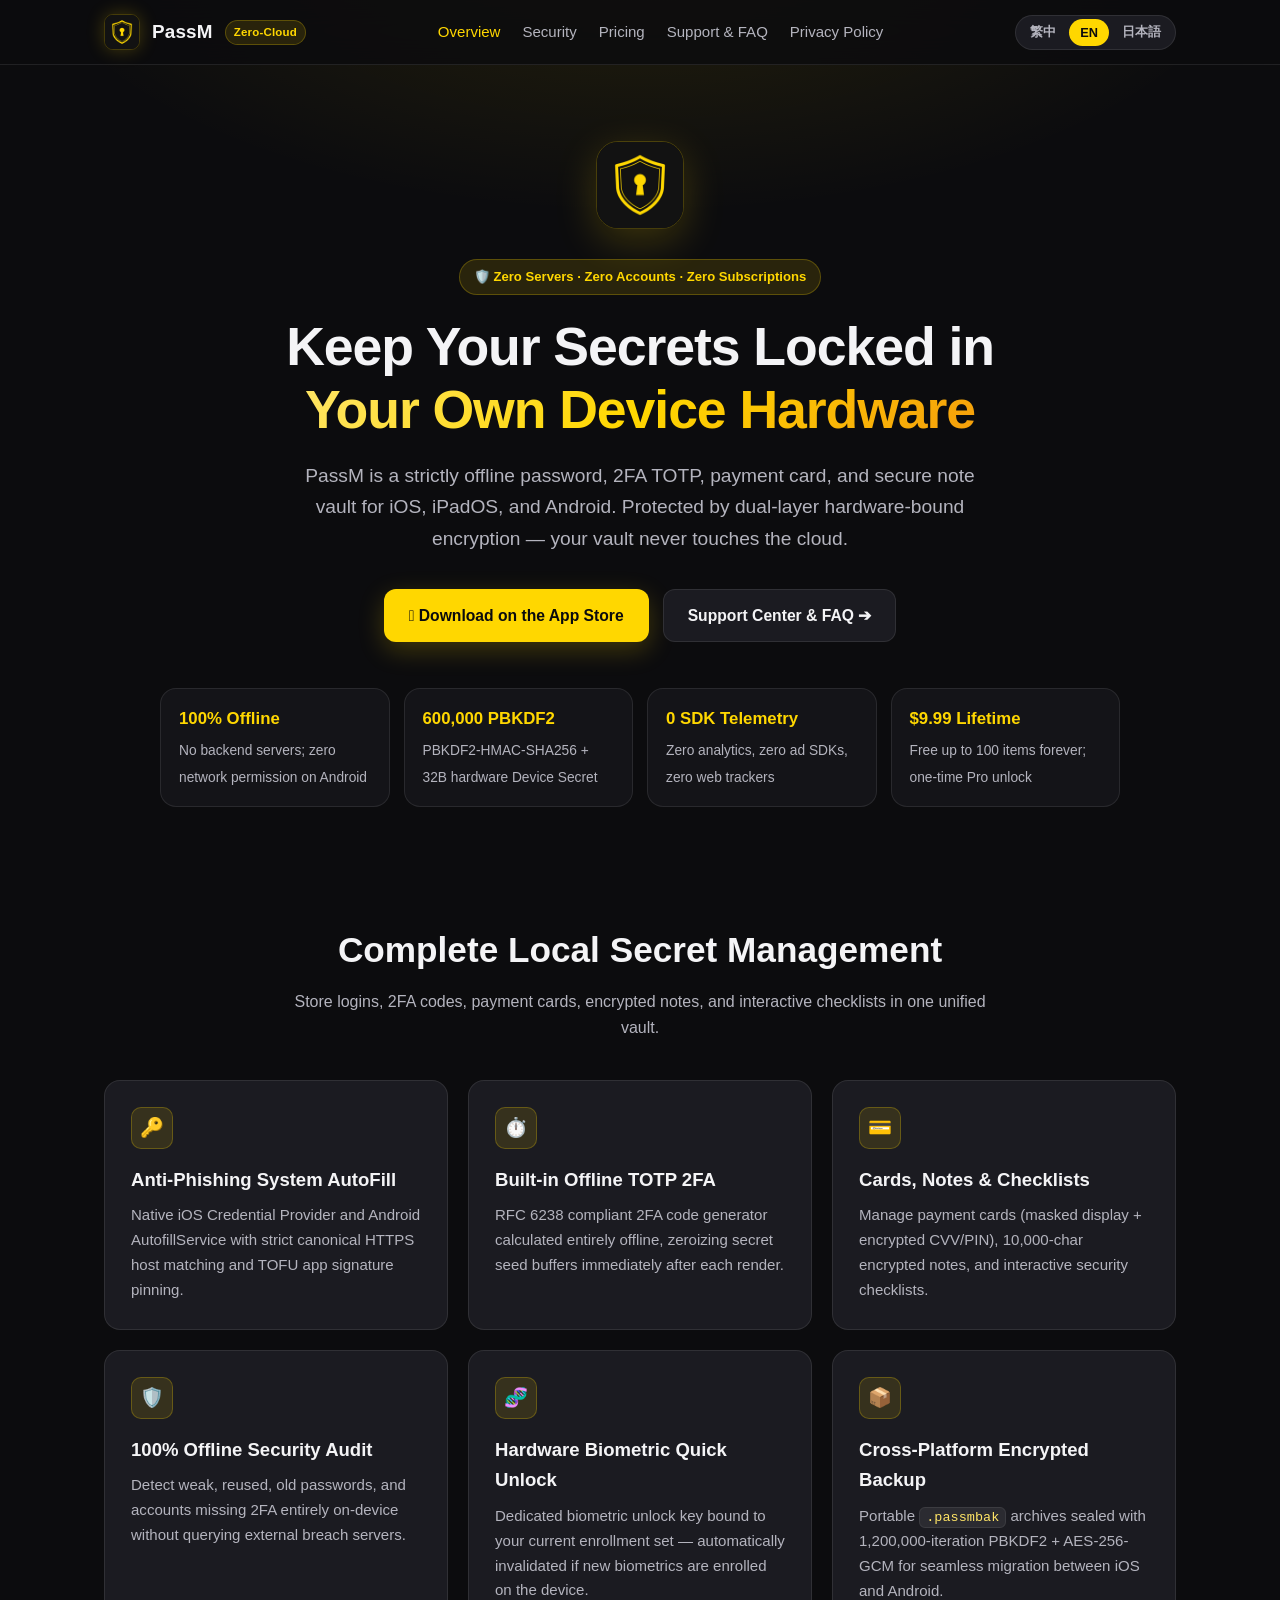
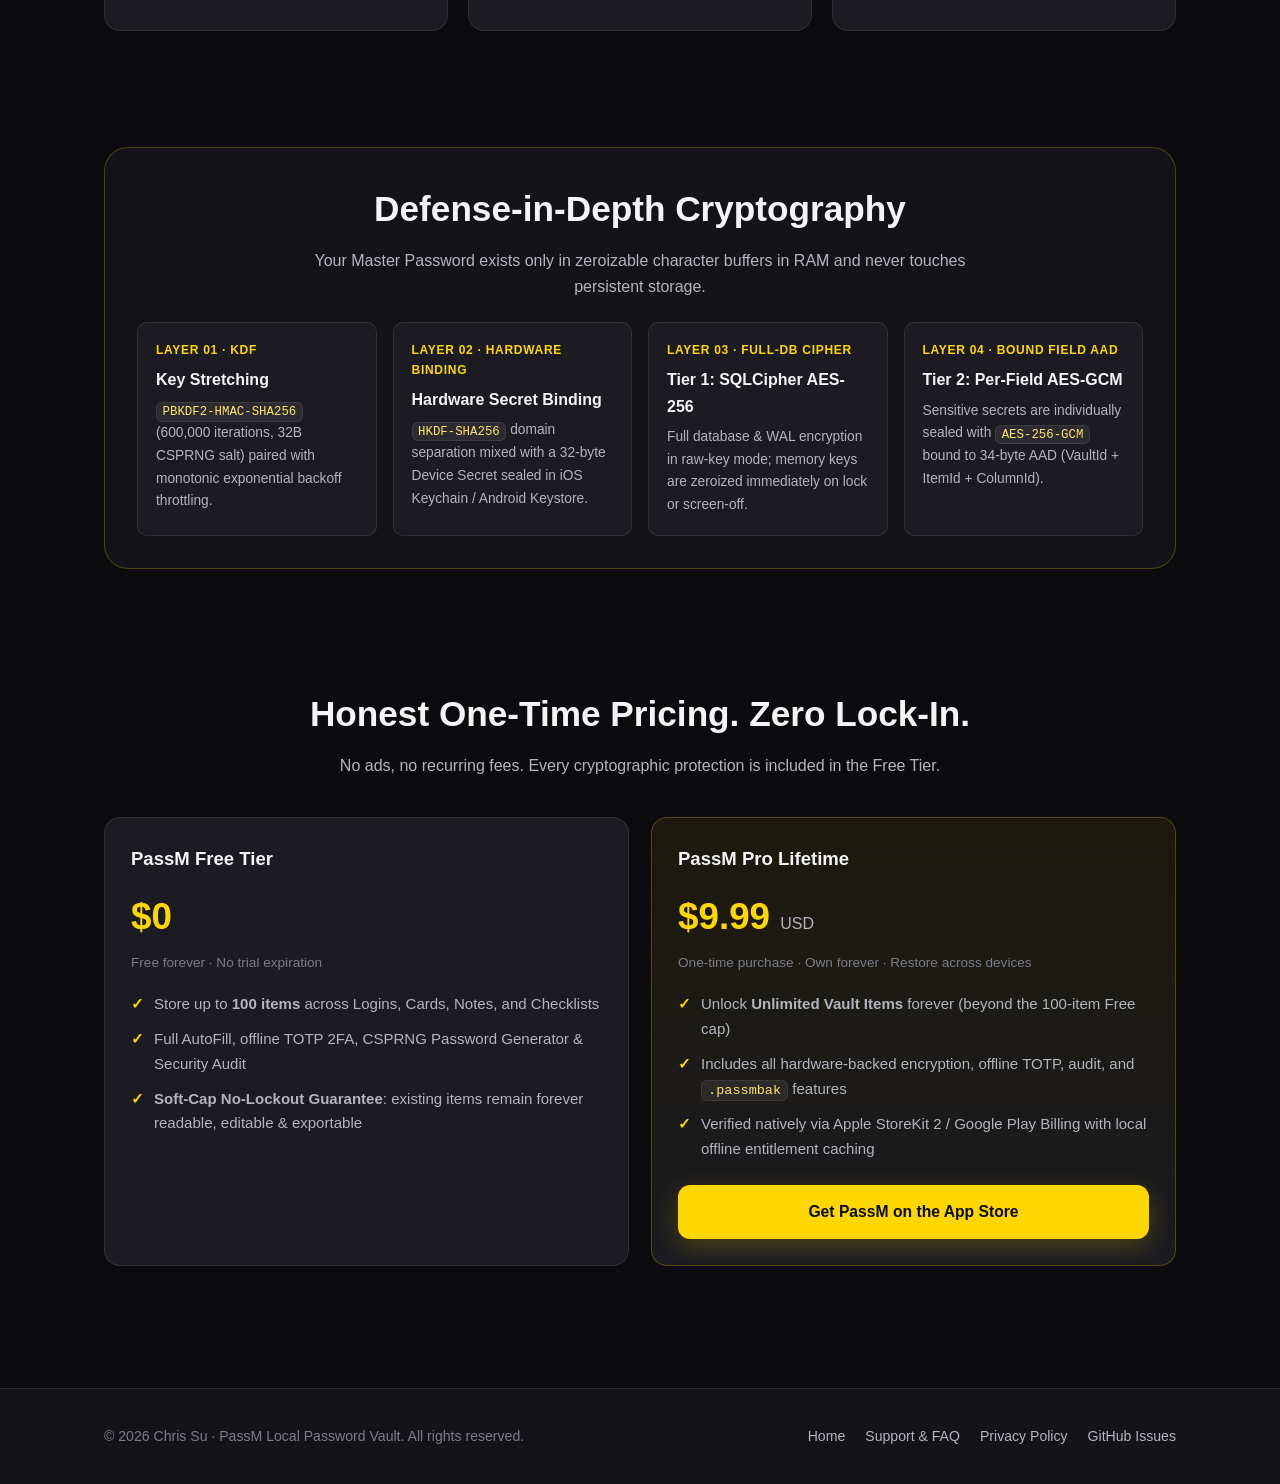
==== index.html @ 90a75141 "feat(site): launch tri-lingual dark-gold official website, support FAQ center, and issue templates" ====
<!DOCTYPE html>
<html lang="zh-Hant" data-active-lang="zh">
<head>
  <meta charset="UTF-8">
  <meta name="viewport" content="width=device-width, initial-scale=1.0">
  <meta http-equiv="Content-Security-Policy" content="default-src 'self'; img-src 'self' data:; style-src 'self' 'unsafe-inline'; script-src 'self';">
  <title>PassM — 100% Offline Hardware-Encrypted Password Vault</title>
  <meta name="description" content="PassM is a 100% offline, zero-knowledge hardware-encrypted password, TOTP 2FA, credit card, and secure note vault for iOS and Android. No cloud, no subscriptions.">
  <link rel="icon" type="image/png" href="./assets/favicon.png">
  <link rel="apple-touch-icon" href="./assets/icon.png">
  <link rel="stylesheet" href="./assets/styles.css">
  <script src="./assets/site.js" defer></script>
</head>
<body>
  <header class="navbar">
    <div class="nav-inner">
      <a href="./index.html" class="brand">
        <img src="./assets/icon.png" alt="PassM Icon">
        <span>PassM</span>
        <span class="brand-badge">Zero-Cloud</span>
      </a>
      <nav class="nav-links">
        <a href="./index.html" class="active">
          <span data-lang="zh">產品首頁</span>
          <span data-lang="en">Overview</span>
          <span data-lang="ja">ホーム</span>
        </a>
        <a href="#security">
          <span data-lang="zh">安全架構</span>
          <span data-lang="en">Security</span>
          <span data-lang="ja">暗号化設計</span>
        </a>
        <a href="#pricing">
          <span data-lang="zh">方案定價</span>
          <span data-lang="en">Pricing</span>
          <span data-lang="ja">料金プラン</span>
        </a>
        <a href="./support.html">
          <span data-lang="zh">技術支援與 FAQ</span>
          <span data-lang="en">Support &amp; FAQ</span>
          <span data-lang="ja">サポート・FAQ</span>
        </a>
        <a href="./privacy.html">
          <span data-lang="zh">隱私權政策</span>
          <span data-lang="en">Privacy Policy</span>
          <span data-lang="ja">プライバシーポリシー</span>
        </a>
      </nav>
      <div class="lang-switcher" role="group" aria-label="Language Switcher">
        <button type="button" class="lang-btn active" data-set-lang="zh">繁中</button>
        <button type="button" class="lang-btn" data-set-lang="en">EN</button>
        <button type="button" class="lang-btn" data-set-lang="ja">日本語</button>
      </div>
    </div>
  </header>

  <main>
    <!-- Hero -->
    <section class="hero">
      <div class="container">
        <img src="./assets/icon.png" alt="PassM Vault Shield" class="hero-icon">
        <div>
          <span class="eyebrow">
            <span data-lang="zh">🛡️ 零伺服器・零帳號・零月費訂閱</span>
            <span data-lang="en">🛡️ Zero Servers · Zero Accounts · Zero Subscriptions</span>
            <span data-lang="ja">🛡️ サーバーなし・アカウント不要・サブスクなし</span>
          </span>
        </div>

        <h1 data-lang="zh">把數位鑰匙鎖回你自己的<br><span class="gold-text">本機硬體安全晶片</span></h1>
        <h1 data-lang="en">Keep Your Secrets Locked in<br><span class="gold-text">Your Own Device Hardware</span></h1>
        <h1 data-lang="ja">大切な認証情報を、あなた自身の<br><span class="gold-text">端末ハードウェア暗号領域へ</span></h1>

        <p class="hero-sub" data-lang="zh">
          PassM 是專為極致隱私主義者打造的 iOS / iPadOS / Android 離線密碼庫。採用雙層硬體綁定加密（SQLCipher AES-256 ＋ 欄位級 AES-GCM），資料永不離開你的手機。
        </p>
        <p class="hero-sub" data-lang="en">
          PassM is a strictly offline password, 2FA TOTP, payment card, and secure note vault for iOS, iPadOS, and Android. Protected by dual-layer hardware-bound encryption — your vault never touches the cloud.
        </p>
        <p class="hero-sub" data-lang="ja">
          PassM は iOS / iPadOS / Android 向けの完全オフライン型パスワード管理アプリです。SQLCipher AES-256 とフィールド単位の AES-GCM 二重暗号化により、データは端末の外へ一切出ません。
        </p>

        <div class="cta-row">
          <a class="btn btn-gold" href="https://apps.apple.com/app/id6835392141" target="_blank" rel="noopener noreferrer">
            <span data-lang="zh"> 於 App Store 下載 (iOS / iPadOS)</span>
            <span data-lang="en"> Download on the App Store</span>
            <span data-lang="ja"> App Store で入手 (iOS / iPadOS)</span>
          </a>
          <a class="btn btn-outline" href="./support.html">
            <span data-lang="zh">客戶支援與常見問題 ➔</span>
            <span data-lang="en">Support Center &amp; FAQ ➔</span>
            <span data-lang="ja">サポートセンター・FAQ ➔</span>
          </a>
        </div>

        <div class="trust-strip">
          <div class="trust-pill">
            <strong>100% Offline</strong>
            <span data-lang="zh">無雲端後端，Android 版移除實體網路權限</span>
            <span data-lang="en">No backend servers; zero network permission on Android</span>
            <span data-lang="ja">クラウドなし・Android版は通信権限を完全削除</span>
          </div>
          <div class="trust-pill">
            <strong>600,000 PBKDF2</strong>
            <span data-lang="zh">高強度金鑰衍生結合 32B 硬體機密綁定</span>
            <span data-lang="en">PBKDF2-HMAC-SHA256 + 32B hardware Device Secret</span>
            <span data-lang="ja">60万回 PBKDF2 + 32B ハードウェア秘密鍵バインド</span>
          </div>
          <div class="trust-pill">
            <strong>0 SDK Telemetry</strong>
            <span data-lang="zh">零廣告、零追蹤器、連本官網皆零外部請求</span>
            <span data-lang="en">Zero analytics, zero ad SDKs, zero web trackers</span>
            <span data-lang="ja">広告・追跡 SDK ゼロ（当サイトも外部通信ゼロ）</span>
          </div>
          <div class="trust-pill">
            <strong>$9.99 Lifetime</strong>
            <span data-lang="zh">免費享 100 筆全功能，一次買斷終身無限容量</span>
            <span data-lang="en">Free up to 100 items forever; one-time Pro unlock</span>
            <span data-lang="ja">100件まで永久無料・買い切りで無制限解放</span>
          </div>
        </div>
      </div>
    </section>

    <!-- Core Capabilities -->
    <section class="section">
      <div class="container">
        <div class="section-header">
          <h2 data-lang="zh">全方位的本地私密資產管理</h2>
          <h2 data-lang="en">Complete Local Secret Management</h2>
          <h2 data-lang="ja">あらゆる機密情報をこれひとつで安全管理</h2>
          <p data-lang="zh">不只是帳號密碼，日常所需的雙重驗證碼、支付卡片與私密清單皆可離線妥善封存。</p>
          <p data-lang="en">Store logins, 2FA codes, payment cards, encrypted notes, and interactive checklists in one unified vault.</p>
          <p data-lang="ja">ログイン情報、二段階認証コード、カード、暗号化メモ、チェックリストを一元管理。</p>
        </div>

        <div class="grid-3">
          <div class="card">
            <div class="card-icon">🔑</div>
            <h3 data-lang="zh">防釣魚系統自動填寫</h3>
            <h3 data-lang="en">Anti-Phishing System AutoFill</h3>
            <h3 data-lang="ja">フィッシング対策済み自動入力</h3>
            <p data-lang="zh">原生整合 iOS Safari Credential Provider 與 Android AutofillService，嚴格核對 HTTPS 標準網域與 APK 簽章釘選，防止惡意偽冒網站竊取憑證。</p>
            <p data-lang="en">Native iOS Credential Provider and Android AutofillService with strict canonical HTTPS host matching and TOFU app signature pinning.</p>
            <p data-lang="ja">iOS Safari 拡張機能と Android 自動入力にネイティブ対応。厳格な HTTPS ドメイン照合と署名ピン留めで偽サイトをブロック。</p>
          </div>

          <div class="card">
            <div class="card-icon">⏱️</div>
            <h3 data-lang="zh">內建離線 TOTP 動態驗證碼</h3>
            <h3 data-lang="en">Built-in Offline TOTP 2FA</h3>
            <h3 data-lang="ja">オフライン TOTP 二段階認証</h3>
            <p data-lang="zh">遵循 RFC 6238 標準於本機即時運算 6 碼／8 碼動態驗證碼，種子陣列運算後立即自記憶體清零，無須額外切換驗證器 App。</p>
            <p data-lang="en">RFC 6238 compliant 2FA code generator calculated entirely offline, zeroizing secret seed buffers immediately after each render.</p>
            <p data-lang="ja">RFC 6238 準拠の二段階認証コードを完全オフラインで生成。計算直後にメモリ上のシードをゼロ消去します。</p>
          </div>

          <div class="card">
            <div class="card-icon">💳</div>
            <h3 data-lang="zh">信用卡、安全筆記與檢查清單</h3>
            <h3 data-lang="en">Cards, Notes &amp; Checklists</h3>
            <h3 data-lang="ja">カード・メモ・チェックリスト</h3>
            <p data-lang="zh">支援 Luhn 卡號校驗與前六後四遮罩，CVV / PIN 與萬字安全筆記、互動式勾選清單皆獨立封裝於第二層 AES-GCM 密文欄位。</p>
            <p data-lang="en">Manage payment cards (masked display + encrypted CVV/PIN), 10,000-char encrypted notes, and interactive security checklists.</p>
            <p data-lang="ja">クレジットカード（CVV/PIN 個別暗号化）、最大1万文字のセキュアメモ、対話型チェックリストに標準対応。</p>
          </div>

          <div class="card">
            <div class="card-icon">🛡️</div>
            <h3 data-lang="zh">100% 離線密碼健康度審計</h3>
            <h3 data-lang="en">100% Offline Security Audit</h3>
            <h3 data-lang="ja">完全オフラインのセキュリティ診断</h3>
            <p data-lang="zh">在裝置端掃描弱密碼、重複使用密碼、過期密碼與未啟用 2FA 的帳號並給予健康度評分，絕不將任何密碼雜湊傳送至外部 API。</p>
            <p data-lang="en">Detect weak, reused, old passwords, and accounts missing 2FA entirely on-device without querying external breach servers.</p>
            <p data-lang="ja">弱いパスワード・使い回し・古いパスワード・2FA未設定を端末内だけで瞬時に診断しスコア化します。</p>
          </div>

          <div class="card">
            <div class="card-icon">🧬</div>
            <h3 data-lang="zh">雙金鑰分離生物辨識快速解鎖</h3>
            <h3 data-lang="en">Hardware Biometric Quick Unlock</h3>
            <h3 data-lang="ja">生体認証による高速ロック解除</h3>
            <p data-lang="zh">支援 Face ID、Touch ID 與指紋辨識，強制綁定當前生物特徵集合（BiometryCurrentSet）；一旦系統新增未知指紋或臉孔即自動失效退回主密碼。</p>
            <p data-lang="en">Dedicated biometric unlock key bound to your current enrollment set — automatically invalidated if new biometrics are enrolled on the device.</p>
            <p data-lang="ja">Face ID / Touch ID / 指紋認証に対応。端末の生体情報が変更された場合は自動的に無効化されマスターパスワードを要求します。</p>
          </div>

          <div class="card">
            <div class="card-icon">📦</div>
            <h3 data-lang="zh">跨平台加密備份（.passmbak）</h3>
            <h3 data-lang="en">Cross-Platform Encrypted Backup</h3>
            <h3 data-lang="ja">OS間対応の暗号化バックアップ</h3>
            <p data-lang="zh">採用 1,200,000 次 PBKDF2-HMAC-SHA256 與 AES-256-GCM（60B Header AAD）封裝，可在 iOS 與 Android 間安全無損遷移，亦支援 Chrome / Bitwarden CSV 匯入。</p>
            <p data-lang="en">Portable <code>.passmbak</code> archives sealed with 1,200,000-iteration PBKDF2 + AES-256-GCM for seamless migration between iOS and Android.</p>
            <p data-lang="ja">120万回反復 PBKDF2 + AES-256-GCM で保護された <code>.passmbak</code> により、iOS と Android 間で安全にデータ移行が可能。</p>
          </div>
        </div>
      </div>
    </section>

    <!-- Security Architecture -->
    <section id="security" class="section">
      <div class="container">
        <div class="arch-box">
          <div class="section-header" style="margin-bottom: 18px;">
            <h2 data-lang="zh">縱深防禦密碼學架構</h2>
            <h2 data-lang="en">Defense-in-Depth Cryptography</h2>
            <h2 data-lang="ja">多層防御の暗号アーキテクチャ</h2>
            <p data-lang="zh">主密碼（Master Password）全程以可清零字元緩衝區處理，永不寫入磁碟，並經過四道隔離衍生程序保護您的資料庫。</p>
            <p data-lang="en">Your Master Password exists only in zeroizable character buffers in RAM and never touches persistent storage.</p>
            <p data-lang="ja">マスターパスワードはゼロ消去可能なメモリバッファ上でのみ処理され、ストレージには一切保存されません。</p>
          </div>

          <div class="kdf-steps">
            <div class="kdf-step">
              <div class="step-num">Layer 01 · KDF</div>
              <h4 data-lang="zh">主密碼抗暴力衍生</h4>
              <h4 data-lang="en">Key Stretching</h4>
              <h4 data-lang="ja">鍵導出（ストレッチング）</h4>
              <p data-lang="zh"><code>PBKDF2-HMAC-SHA256</code> 600,000 次迭代搭配 32-byte CSPRNG 鹽值，並內建單調時鐘指數退避防爆破帳本。</p>
              <p data-lang="en"><code>PBKDF2-HMAC-SHA256</code> (600,000 iterations, 32B CSPRNG salt) paired with monotonic exponential backoff throttling.</p>
              <p data-lang="ja"><code>PBKDF2-HMAC-SHA256</code>（60万回反復・32B乱数ソルト）と単調時計ベースの指数バックオフ制限。</p>
            </div>
            <div class="kdf-step">
              <div class="step-num">Layer 02 · Hardware Binding</div>
              <h4 data-lang="zh">職責分離與裝置晶片綁定</h4>
              <h4 data-lang="en">Hardware Secret Binding</h4>
              <h4 data-lang="ja">ハードウェア秘密鍵結合</h4>
              <p data-lang="zh">透過 <code>HKDF-SHA256</code> 分離驗證金鑰與資料庫金鑰，並混入 iOS Keychain / Android Keystore 保護之 32B Device Secret。</p>
              <p data-lang="en"><code>HKDF-SHA256</code> domain separation mixed with a 32-byte Device Secret sealed in iOS Keychain / Android Keystore.</p>
              <p data-lang="ja"><code>HKDF-SHA256</code> による鍵分離と、Keychain / Keystore 内の 32B Device Secret との結合。</p>
            </div>
            <div class="kdf-step">
              <div class="step-num">Layer 03 · Full-DB Cipher</div>
              <h4 data-lang="zh">第一層：SQLCipher 全庫加密</h4>
              <h4 data-lang="en">Tier 1: SQLCipher AES-256</h4>
              <h4 data-lang="ja">第1層：SQLCipher 全体暗号化</h4>
              <p data-lang="zh">強制 Raw Key 模式加密整座 SQLite 資料庫與 WAL 日誌，App 退背景到期或鎖屏時自動同步銷毀連線金鑰。</p>
              <p data-lang="en">Full database &amp; WAL encryption in raw-key mode; memory keys are zeroized immediately on lock or screen-off.</p>
              <p data-lang="ja">Raw Key モードによるデータベース全体の AES-256 暗号化。ロック時にメモリ上の鍵を即時消去。</p>
            </div>
            <div class="kdf-step">
              <div class="step-num">Layer 04 · Bound Field AAD</div>
              <h4 data-lang="zh">第二層：欄位級 AAD 認證加密</h4>
              <h4 data-lang="en">Tier 2: Per-Field AES-GCM</h4>
              <h4 data-lang="ja">第2層：フィールド単位 AES-GCM</h4>
              <p data-lang="zh">密碼、CVV/PIN 與安全筆記再以 <code>AES-256-GCM</code> 綁定 34-byte AAD（VaultId + ItemId + ColumnId）防篡改與防跨欄置換。</p>
              <p data-lang="en">Sensitive secrets are individually sealed with <code>AES-256-GCM</code> bound to 34-byte AAD (VaultId + ItemId + ColumnId).</p>
              <p data-lang="ja">パスワードや CVV、メモは 34B AAD（VaultId + ItemId + ColumnId）付き <code>AES-256-GCM</code> で個別封印。</p>
            </div>
          </div>
        </div>
      </div>
    </section>

    <!-- Pricing -->
    <section id="pricing" class="section">
      <div class="container">
        <div class="section-header">
          <h2 data-lang="zh">透明買斷制，絕不綁架你的資料</h2>
          <h2 data-lang="en">Honest One-Time Pricing. Zero Lock-In.</h2>
          <h2 data-lang="ja">誠実な買い切り制。データのロックインなし。</h2>
          <p data-lang="zh">無廣告、無隱藏訂閱陷阱。免費版即享完整密碼學保護與全功能體驗。</p>
          <p data-lang="en">No ads, no recurring fees. Every cryptographic protection is included in the Free Tier.</p>
          <p data-lang="ja">広告なし・月額課金なし。無料プランでもすべての暗号化保護と機能をご利用いただけます。</p>
        </div>

        <div class="grid-2">
          <div class="card">
            <h3 data-lang="zh">PassM 免費版（Free Tier）</h3>
            <h3 data-lang="en">PassM Free Tier</h3>
            <h3 data-lang="ja">PassM 無料プラン（Free Tier）</h3>
            <div class="price-tag">$0</div>
            <div class="price-note">
              <span data-lang="zh">永久免費・無試用期限制</span>
              <span data-lang="en">Free forever · No trial expiration</span>
              <span data-lang="ja">永久無料・試用期間制限なし</span>
            </div>
            <ul class="check-list">
              <li>
                <span data-lang="zh">最多儲存 <strong>100 筆</strong>項目（涵蓋登入、信用卡、安全筆記、檢查清單）</span>
                <span data-lang="en">Store up to <strong>100 items</strong> across Logins, Cards, Notes, and Checklists</span>
                <span data-lang="ja">最大 <strong>100 件</strong>まで保存可能（ログイン・カード・メモ・チェックリスト）</span>
              </li>
              <li>
                <span data-lang="zh">完整支援系統 AutoFill、離線 TOTP 2FA、密碼產生器與離線安全審計</span>
                <span data-lang="en">Full AutoFill, offline TOTP 2FA, CSPRNG Password Generator &amp; Security Audit</span>
                <span data-lang="ja">自動入力・オフライン TOTP・パスワード生成・セキュリティ診断に完全対応</span>
              </li>
              <li>
                <span data-lang="zh"><strong>軟性上限絕不鎖庫承諾</strong>：達 100 筆後既有資料永久可檢視、編輯、複製、AutoFill 與匯出備份</span>
                <span data-lang="en"><strong>Soft-Cap No-Lockout Guarantee</strong>: existing items remain forever readable, editable &amp; exportable</span>
                <span data-lang="ja"><strong>データ人質化ゼロ保証</strong>：100件到達後も既存データの閲覧・編集・自動入力・バックアップ出力が永久可能</span>
              </li>
            </ul>
          </div>

          <div class="card card-highlight">
            <h3 data-lang="zh">PassM Pro 永久專業版</h3>
            <h3 data-lang="en">PassM Pro Lifetime</h3>
            <h3 data-lang="ja">PassM Pro 買い切り版（Lifetime）</h3>
            <div class="price-tag">$9.99 <span style="font-size: 1rem; font-weight: 500; color: var(--text-secondary);">USD</span></div>
            <div class="price-note">
              <span data-lang="zh">一次買斷・終身有效・支援同平台換機恢復購買</span>
              <span data-lang="en">One-time purchase · Own forever · Restore across devices</span>
              <span data-lang="ja">1回の買い切り・追加費用なし・機種変更時の購入復元に対応</span>
            </div>
            <ul class="check-list">
              <li>
                <span data-lang="zh">永久解鎖 <strong>無限筆數</strong> 密碼庫儲存空間（突破 100 筆上限）</span>
                <span data-lang="en">Unlock <strong>Unlimited Vault Items</strong> forever (beyond the 100-item Free cap)</span>
                <span data-lang="ja">保管庫の保存容量が <strong>無制限</strong> に（100件の上限を永久解除）</span>
              </li>
              <li>
                <span data-lang="zh">包含免費版全部離線硬體加密、TOTP 2FA、審計與 <code>.passmbak</code> 備份功能</span>
                <span data-lang="en">Includes all hardware-backed encryption, offline TOTP, audit, and <code>.passmbak</code> features</span>
                <span data-lang="ja">すべてのハードウェア暗号化・TOTP・診断・暗号化バックアップ機能を網羅</span>
              </li>
              <li>
                <span data-lang="zh">官方商店原生驗證（Apple StoreKit 2 / Google Play Billing）保護隱私，不收集任何付款卡號</span>
                <span data-lang="en">Verified natively via Apple StoreKit 2 / Google Play Billing with local offline entitlement caching</span>
                <span data-lang="ja">App Store / Google Play 公式決済で安全に処理（開発者は決済情報を一切取得しません）</span>
              </li>
            </ul>
            <div style="margin-top: 24px;">
              <a class="btn btn-gold" style="width: 100%;" href="https://apps.apple.com/app/id6835392141" target="_blank" rel="noopener noreferrer">
                <span data-lang="zh">立即於 App Store 取得 PassM</span>
                <span data-lang="en">Get PassM on the App Store</span>
                <span data-lang="ja">App Store で PassM をダウンロード</span>
              </a>
            </div>
          </div>
        </div>
      </div>
    </section>
  </main>

  <footer class="footer">
    <div class="container footer-inner">
      <div>© 2026 Chris Su · PassM Local Password Vault. All rights reserved.</div>
      <div class="footer-links">
        <a href="./index.html">
          <span data-lang="zh">首頁</span><span data-lang="en">Home</span><span data-lang="ja">ホーム</span>
        </a>
        <a href="./support.html">
          <span data-lang="zh">客戶支援與 FAQ</span><span data-lang="en">Support &amp; FAQ</span><span data-lang="ja">サポート・FAQ</span>
        </a>
        <a href="./privacy.html">
          <span data-lang="zh">隱私權政策</span><span data-lang="en">Privacy Policy</span><span data-lang="ja">プライバシーポリシー</span>
        </a>
        <a href="https://github.com/aomeios/passm-support/issues" target="_blank" rel="noopener noreferrer">GitHub Issues</a>
      </div>
    </div>
  </footer>
</body>
</html>
---- assets/styles.css ----
:root {
  --bg: #0c0c0e;
  --bg-elevated: #141418;
  --surface: #1b1b21;
  --surface-hover: #23232b;
  --gold: #ffd700;
  --gold-soft: #f5b700;
  --gold-dim: rgba(255, 215, 0, 0.12);
  --gold-border: rgba(255, 215, 0, 0.24);
  --text: #f4f4f6;
  --text-secondary: #b4b4be;
  --text-muted: #7c7c8a;
  --border: rgba(255, 255, 255, 0.09);
  --danger: #e06c7e;
  --danger-bg: rgba(224, 108, 126, 0.1);
  --danger-border: rgba(224, 108, 126, 0.35);
  --success: #3ddc84;
  --radius-sm: 10px;
  --radius-md: 16px;
  --radius-lg: 24px;
  --max-w: 1120px;
}

* {
  box-sizing: border-box;
  margin: 0;
  padding: 0;
}

html {
  scroll-behavior: smooth;
  background-color: var(--bg);
  color: var(--text);
  font-family: -apple-system, BlinkMacSystemFont, "SF Pro Text", "PingFang TC", "Hiragino Sans", "Noto Sans TC", "Noto Sans JP", "Segoe UI", Roboto, sans-serif;
  line-height: 1.65;
  -webkit-font-smoothing: antialiased;
}

body {
  min-height: 100vh;
  display: flex;
  flex-direction: column;
  background:
    radial-gradient(900px 420px at 50% -80px, rgba(255, 215, 0, 0.11), transparent 70%),
    var(--bg);
}

a {
  color: var(--gold);
  text-decoration: none;
  transition: opacity 0.18s ease, color 0.18s ease;
}
a:hover {
  opacity: 0.88;
}

code {
  font-family: ui-monospace, SFMono-Regular, Menlo, Monaco, Consolas, monospace;
  font-size: 0.9em;
  background: rgba(255, 255, 255, 0.07);
  color: #ffe566;
  padding: 0.15em 0.45em;
  border-radius: 6px;
  border: 1px solid rgba(255, 255, 255, 0.08);
}

/* Language Visibility */
[data-lang] {
  display: none !important;
}
html[data-active-lang="zh"] [data-lang="zh"] {
  display: revert !important;
}
html[data-active-lang="en"] [data-lang="en"] {
  display: revert !important;
}
html[data-active-lang="ja"] [data-lang="ja"] {
  display: revert !important;
}

/* Navbar */
.navbar {
  position: sticky;
  top: 0;
  z-index: 100;
  background: rgba(12, 12, 14, 0.82);
  backdrop-filter: blur(18px);
  -webkit-backdrop-filter: blur(18px);
  border-bottom: 1px solid var(--border);
}

.nav-inner {
  max-width: var(--max-w);
  margin: 0 auto;
  padding: 14px 24px;
  display: flex;
  align-items: center;
  justify-content: space-between;
  gap: 16px;
  flex-wrap: wrap;
}

.brand {
  display: inline-flex;
  align-items: center;
  gap: 12px;
  color: var(--text);
  font-weight: 700;
  font-size: 1.18rem;
  letter-spacing: 0.01em;
}
.brand img {
  width: 36px;
  height: 36px;
  border-radius: 9px;
  box-shadow: 0 0 18px rgba(255, 215, 0, 0.22);
  border: 1px solid var(--gold-border);
}
.brand-badge {
  font-size: 0.72rem;
  font-weight: 600;
  color: var(--gold);
  background: var(--gold-dim);
  border: 1px solid var(--gold-border);
  padding: 2px 8px;
  border-radius: 999px;
}

.nav-links {
  display: flex;
  align-items: center;
  gap: 22px;
  flex-wrap: wrap;
}
.nav-links a {
  color: var(--text-secondary);
  font-size: 0.94rem;
  font-weight: 500;
}
.nav-links a:hover,
.nav-links a.active {
  color: var(--gold);
  opacity: 1;
}

.lang-switcher {
  display: inline-flex;
  background: var(--surface);
  border: 1px solid var(--border);
  border-radius: 999px;
  padding: 3px;
  gap: 2px;
}
.lang-btn {
  border: none;
  background: transparent;
  color: var(--text-secondary);
  font-size: 0.8rem;
  font-weight: 600;
  padding: 5px 11px;
  border-radius: 999px;
  cursor: pointer;
  transition: all 0.16s ease;
}
.lang-btn:hover {
  color: var(--text);
}
.lang-btn.active {
  background: var(--gold);
  color: #0b0b0d;
}

/* Layout Containers */
.container {
  max-width: var(--max-w);
  margin: 0 auto;
  padding: 0 24px;
  width: 100%;
}

main {
  flex: 1;
}

/* Hero */
.hero {
  padding: 76px 0 56px;
  text-align: center;
}
.hero-icon {
  width: 88px;
  height: 88px;
  border-radius: 22px;
  margin-bottom: 22px;
  border: 1px solid var(--gold-border);
  box-shadow: 0 12px 42px rgba(255, 215, 0, 0.2);
}
.eyebrow {
  display: inline-flex;
  align-items: center;
  gap: 8px;
  padding: 6px 14px;
  border-radius: 999px;
  background: var(--gold-dim);
  border: 1px solid var(--gold-border);
  color: var(--gold);
  font-size: 0.82rem;
  font-weight: 600;
  margin-bottom: 20px;
}
.hero h1 {
  font-size: clamp(2rem, 4.6vw, 3.35rem);
  line-height: 1.18;
  font-weight: 800;
  letter-spacing: -0.02em;
  max-width: 840px;
  margin: 0 auto 18px;
}
.hero h1 .gold-text {
  background: linear-gradient(135deg, #ffe566 0%, #ffd700 50%, #f59e0b 100%);
  -webkit-background-clip: text;
  -webkit-text-fill-color: transparent;
}
.hero-sub {
  color: var(--text-secondary);
  font-size: clamp(1.02rem, 2vw, 1.2rem);
  max-width: 680px;
  margin: 0 auto 34px;
}

.cta-row {
  display: flex;
  justify-content: center;
  align-items: center;
  gap: 14px;
  flex-wrap: wrap;
}

.btn {
  display: inline-flex;
  align-items: center;
  justify-content: center;
  gap: 10px;
  padding: 13px 24px;
  border-radius: 12px;
  font-weight: 700;
  font-size: 0.98rem;
  cursor: pointer;
  border: 1px solid transparent;
  transition: transform 0.15s ease, box-shadow 0.15s ease, background 0.15s ease;
}
.btn:hover {
  transform: translateY(-1px);
  opacity: 1;
}
.btn-gold {
  background: var(--gold);
  color: #0b0b0d;
  box-shadow: 0 8px 26px rgba(255, 215, 0, 0.22);
}
.btn-gold:hover {
  background: #ffe033;
}
.btn-outline {
  background: var(--surface);
  color: var(--text);
  border-color: var(--border);
}
.btn-outline:hover {
  border-color: var(--gold-border);
  background: var(--surface-hover);
}

/* Trust Strip */
.trust-strip {
  display: grid;
  grid-template-columns: repeat(auto-fit, minmax(210px, 1fr));
  gap: 14px;
  margin: 46px auto 0;
  max-width: 960px;
}
.trust-pill {
  background: var(--bg-elevated);
  border: 1px solid var(--border);
  border-radius: var(--radius-md);
  padding: 16px 18px;
  text-align: left;
}
.trust-pill strong {
  display: block;
  color: var(--gold);
  font-size: 1.05rem;
  margin-bottom: 4px;
}
.trust-pill span {
  color: var(--text-secondary);
  font-size: 0.86rem;
}

/* Sections */
.section {
  padding: 58px 0;
}
.section-header {
  text-align: center;
  max-width: 720px;
  margin: 0 auto 38px;
}
.section-header h2 {
  font-size: clamp(1.55rem, 3vw, 2.2rem);
  font-weight: 700;
  margin-bottom: 10px;
}
.section-header p {
  color: var(--text-secondary);
}

/* Feature Grid */
.grid-3 {
  display: grid;
  grid-template-columns: repeat(auto-fit, minmax(300px, 1fr));
  gap: 20px;
}
.grid-2 {
  display: grid;
  grid-template-columns: repeat(auto-fit, minmax(320px, 1fr));
  gap: 22px;
}

.card {
  background: var(--surface);
  border: 1px solid var(--border);
  border-radius: var(--radius-md);
  padding: 26px;
  transition: border-color 0.2s ease;
}
.card:hover {
  border-color: var(--gold-border);
}
.card-highlight {
  border-color: var(--gold-border);
  background: linear-gradient(180deg, rgba(255, 215, 0, 0.07) 0%, var(--surface) 100%);
}
.card-icon {
  width: 42px;
  height: 42px;
  border-radius: 10px;
  background: var(--gold-dim);
  border: 1px solid var(--gold-border);
  color: var(--gold);
  display: inline-flex;
  align-items: center;
  justify-content: center;
  font-size: 1.2rem;
  margin-bottom: 16px;
}
.card h3 {
  font-size: 1.16rem;
  margin-bottom: 8px;
  color: var(--text);
}
.card p {
  color: var(--text-secondary);
  font-size: 0.94rem;
}

/* Crypto Architecture Chain */
.arch-box {
  background: var(--bg-elevated);
  border: 1px solid var(--gold-border);
  border-radius: var(--radius-lg);
  padding: 32px;
}
.kdf-steps {
  display: grid;
  grid-template-columns: repeat(auto-fit, minmax(220px, 1fr));
  gap: 16px;
  margin-top: 22px;
}
.kdf-step {
  background: var(--surface);
  border: 1px solid var(--border);
  border-radius: var(--radius-sm);
  padding: 18px;
}
.kdf-step .step-num {
  font-size: 0.75rem;
  font-weight: 700;
  text-transform: uppercase;
  letter-spacing: 0.06em;
  color: var(--gold);
  margin-bottom: 6px;
}
.kdf-step h4 {
  font-size: 1rem;
  margin-bottom: 6px;
}
.kdf-step p {
  font-size: 0.86rem;
  color: var(--text-secondary);
}

/* Pricing */
.price-tag {
  font-size: 2.3rem;
  font-weight: 800;
  color: var(--gold);
  margin: 12px 0 4px;
}
.price-note {
  font-size: 0.85rem;
  color: var(--text-muted);
  margin-bottom: 18px;
}
.check-list {
  list-style: none;
  margin-top: 16px;
  display: grid;
  gap: 10px;
}
.check-list li {
  display: flex;
  align-items: flex-start;
  gap: 10px;
  font-size: 0.94rem;
  color: var(--text-secondary);
}
.check-list li::before {
  content: "✓";
  color: var(--gold);
  font-weight: 800;
  flex-shrink: 0;
}

/* Alert Box (No-Secret Warning) */
.alert-danger {
  background: var(--danger-bg);
  border: 1px solid var(--danger-border);
  border-radius: var(--radius-md);
  padding: 22px 26px;
  margin-bottom: 32px;
}
.alert-danger h3 {
  color: #ff9aa8;
  font-size: 1.08rem;
  margin-bottom: 8px;
  display: flex;
  align-items: center;
  gap: 8px;
}
.alert-danger p,
.alert-danger li {
  color: #f2dce0;
  font-size: 0.93rem;
}
.alert-danger ul {
  margin-top: 10px;
  padding-left: 20px;
  display: grid;
  gap: 5px;
}

/* Page Hero (Subpages) */
.page-header {
  padding: 52px 0 30px;
  border-bottom: 1px solid var(--border);
  margin-bottom: 36px;
}
.page-header h1 {
  font-size: clamp(1.75rem, 3.6vw, 2.5rem);
  margin-bottom: 8px;
}
.page-header p {
  color: var(--text-secondary);
}

/* FAQ Search & Accordion */
.faq-search-wrap {
  margin-bottom: 22px;
}
.faq-search {
  width: 100%;
  background: var(--surface);
  border: 1px solid var(--border);
  border-radius: 12px;
  padding: 14px 18px;
  color: var(--text);
  font-size: 0.98rem;
  outline: none;
  transition: border-color 0.16s ease;
}
.faq-search:focus {
  border-color: var(--gold);
}

.faq-list {
  display: grid;
  gap: 12px;
}
details.faq-item {
  background: var(--surface);
  border: 1px solid var(--border);
  border-radius: 14px;
  overflow: hidden;
  transition: border-color 0.18s ease;
}
details.faq-item[open] {
  border-color: var(--gold-border);
}
details.faq-item summary {
  list-style: none;
  padding: 18px 22px;
  font-weight: 600;
  font-size: 1.02rem;
  cursor: pointer;
  display: flex;
  align-items: center;
  justify-content: space-between;
  gap: 14px;
}
details.faq-item summary::-webkit-details-marker {
  display: none;
}
details.faq-item summary::after {
  content: "+";
  color: var(--gold);
  font-size: 1.35rem;
  font-weight: 500;
  line-height: 1;
  flex-shrink: 0;
}
details.faq-item[open] summary::after {
  content: "−";
}
.faq-body {
  padding: 0 22px 20px;
  color: var(--text-secondary);
  font-size: 0.95rem;
  border-top: 1px solid rgba(255, 255, 255, 0.05);
  padding-top: 14px;
}
.faq-body p + p,
.faq-body ul {
  margin-top: 10px;
}
.faq-body ul {
  padding-left: 20px;
  display: grid;
  gap: 6px;
}

/* Legal Prose (Privacy Policy) */
.prose {
  background: var(--surface);
  border: 1px solid var(--border);
  border-radius: var(--radius-lg);
  padding: clamp(24px, 4vw, 44px);
}
.prose h2 {
  color: var(--gold);
  font-size: 1.32rem;
  margin: 28px 0 12px;
  padding-bottom: 8px;
  border-bottom: 1px solid var(--border);
}
.prose h2:first-child {
  margin-top: 0;
}
.prose p {
  color: var(--text-secondary);
  margin-bottom: 12px;
}
.prose ul,
.prose ol {
  color: var(--text-secondary);
  padding-left: 22px;
  margin-bottom: 16px;
  display: grid;
  gap: 8px;
}
.prose strong {
  color: var(--text);
}

/* Toast */
.toast {
  position: fixed;
  bottom: 24px;
  left: 50%;
  transform: translateX(-50%) translateY(20px);
  background: var(--gold);
  color: #0b0b0d;
  font-weight: 700;
  font-size: 0.9rem;
  padding: 10px 20px;
  border-radius: 999px;
  box-shadow: 0 10px 30px rgba(0, 0, 0, 0.5);
  opacity: 0;
  pointer-events: none;
  transition: opacity 0.2s ease, transform 0.2s ease;
  z-index: 200;
}
.toast.show {
  opacity: 1;
  transform: translateX(-50%) translateY(0);
}

/* Footer */
.footer {
  margin-top: 64px;
  border-top: 1px solid var(--border);
  background: var(--bg-elevated);
  padding: 36px 0;
  font-size: 0.88rem;
  color: var(--text-muted);
}
.footer-inner {
  display: flex;
  justify-content: space-between;
  align-items: center;
  gap: 16px;
  flex-wrap: wrap;
}
.footer-links {
  display: flex;
  gap: 20px;
  flex-wrap: wrap;
}
.footer-links a {
  color: var(--text-secondary);
}
.footer-links a:hover {
  color: var(--gold);
}

@media (max-width: 680px) {
  .hero {
    padding: 50px 0 36px;
  }
  .nav-inner {
    padding: 12px 16px;
  }
  .container {
    padding: 0 16px;
  }
}
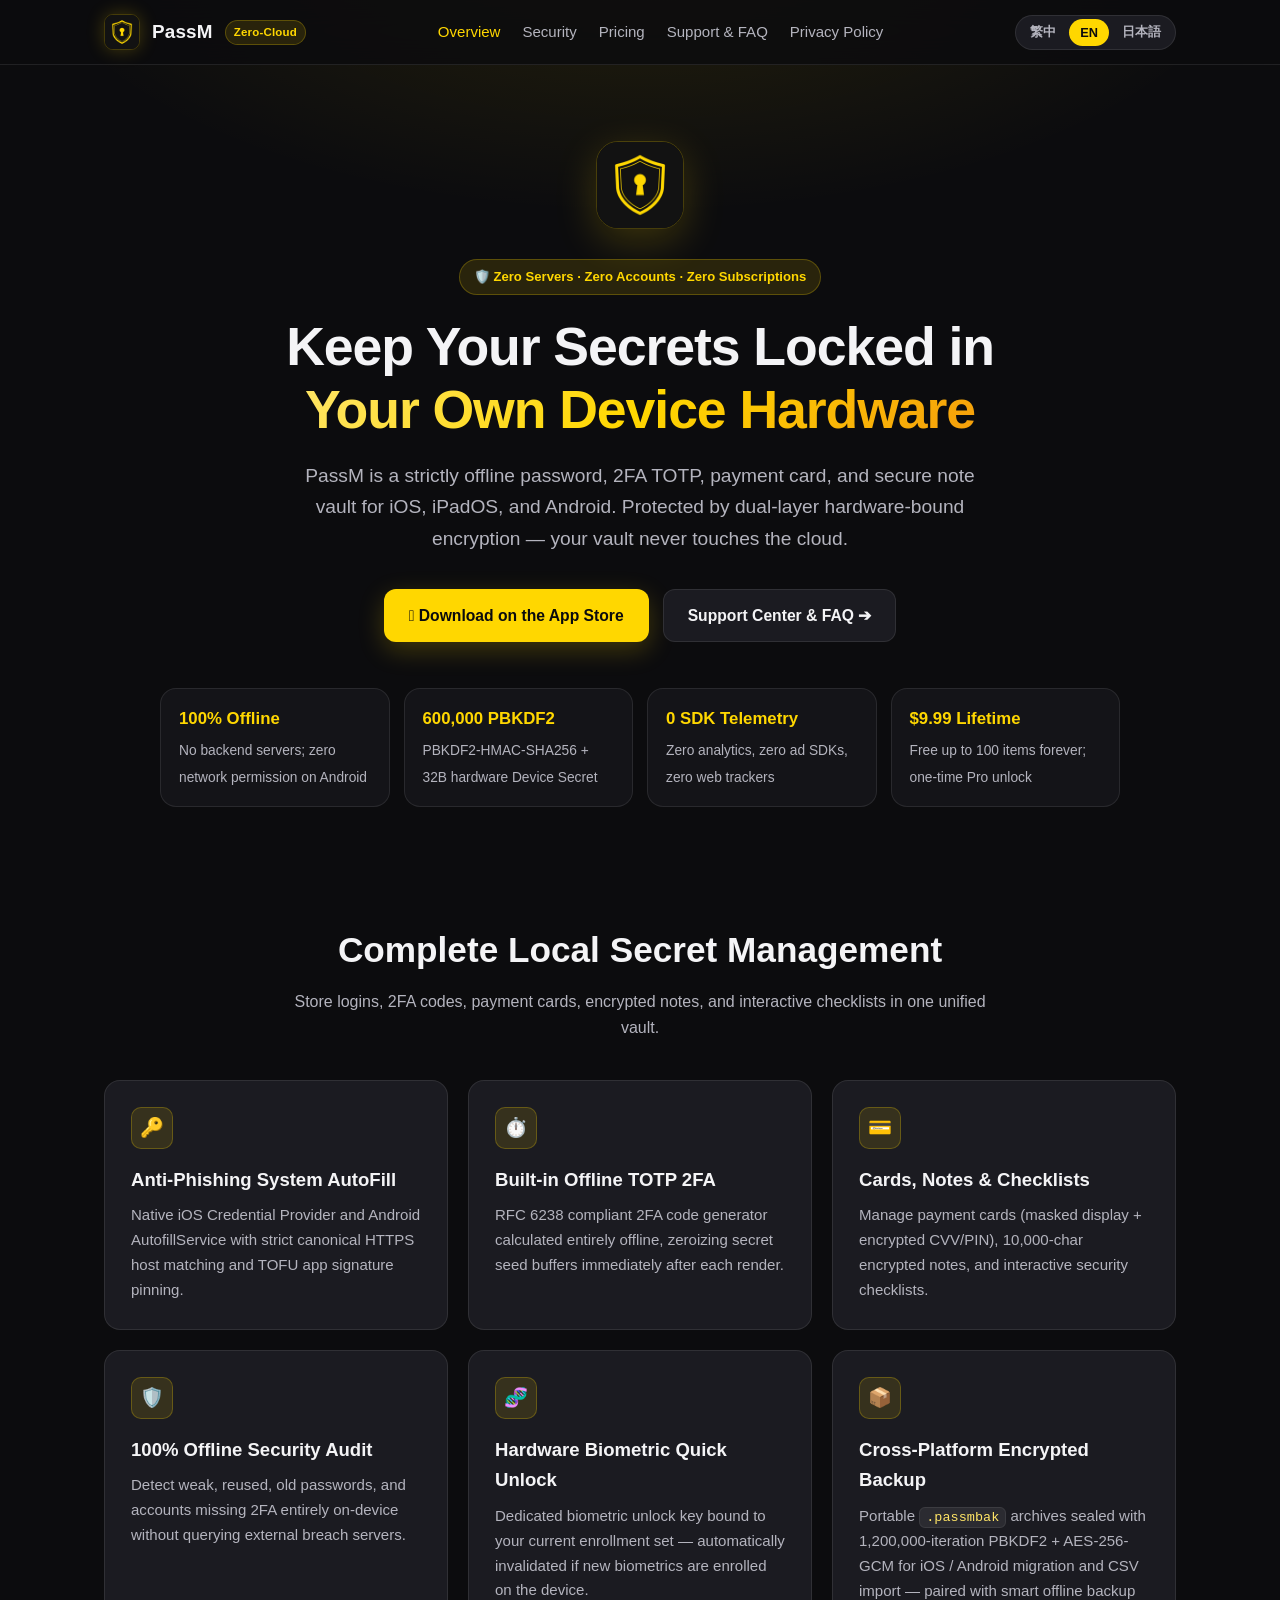
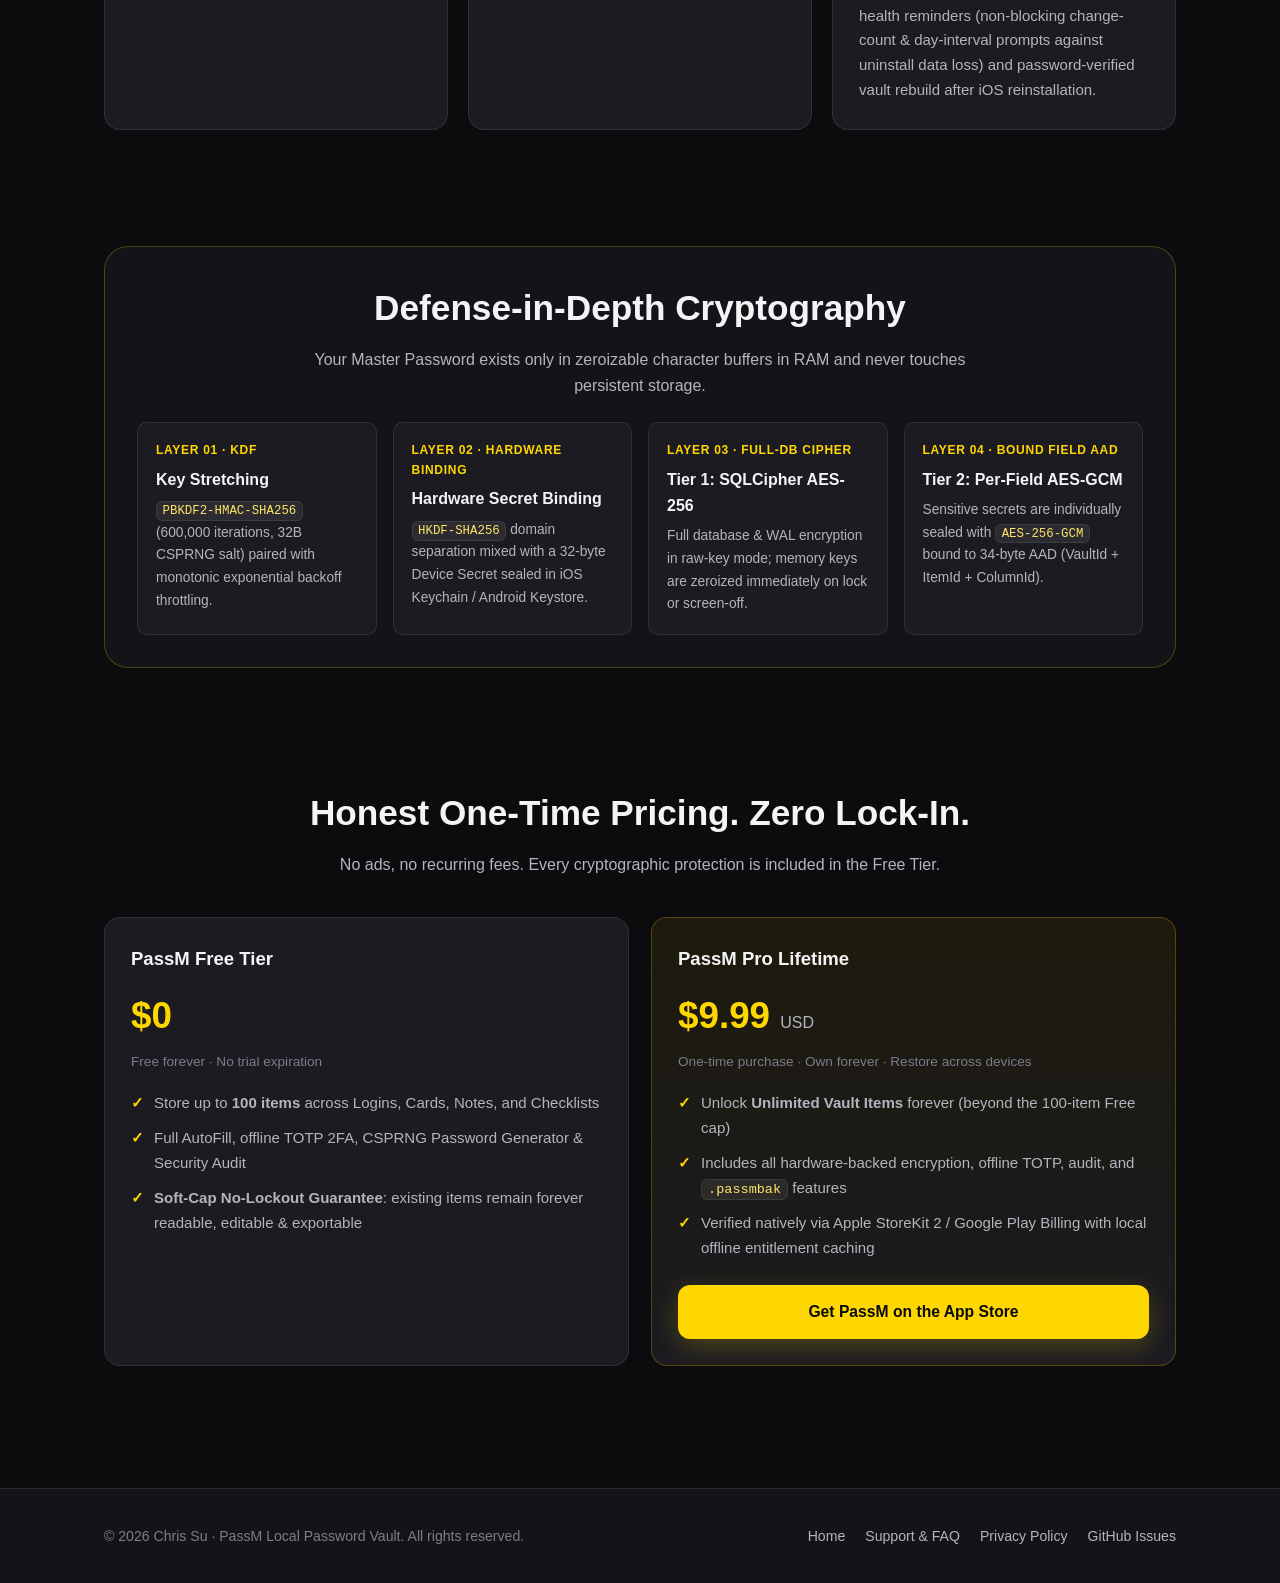
==== commit 2fabef5d: "docs(site): add offline backup hygiene reminders & iOS reinstall rebuild FAQs/privacy commitment" ====
--- a/index.html
+++ b/index.html
@@ -191,9 +191,9 @@
             <h3 data-lang="zh">跨平台加密備份（.passmbak）</h3>
             <h3 data-lang="en">Cross-Platform Encrypted Backup</h3>
             <h3 data-lang="ja">OS間対応の暗号化バックアップ</h3>
-            <p data-lang="zh">採用 1,200,000 次 PBKDF2-HMAC-SHA256 與 AES-256-GCM（60B Header AAD）封裝，可在 iOS 與 Android 間安全無損遷移，亦支援 Chrome / Bitwarden CSV 匯入。</p>
-            <p data-lang="en">Portable <code>.passmbak</code> archives sealed with 1,200,000-iteration PBKDF2 + AES-256-GCM for seamless migration between iOS and Android.</p>
-            <p data-lang="ja">120万回反復 PBKDF2 + AES-256-GCM で保護された <code>.passmbak</code> により、iOS と Android 間で安全にデータ移行が可能。</p>
+            <p data-lang="zh">採用 1,200,000 次 PBKDF2-HMAC-SHA256 與 AES-256-GCM（60B Header AAD）封裝，支援 iOS / Android 無損遷移與 Chrome / Bitwarden CSV 匯入；內建智慧離線備份健康度提醒（依變更筆數與天數雙軌非阻斷提示，防範移除 App 或換機遺失資料），並支援 iOS 重裝後以原主密碼安全驗證重建金庫。</p>
+            <p data-lang="en">Portable <code>.passmbak</code> archives sealed with 1,200,000-iteration PBKDF2 + AES-256-GCM for iOS / Android migration and CSV import — paired with smart offline backup health reminders (non-blocking change-count &amp; day-interval prompts against uninstall data loss) and password-verified vault rebuild after iOS reinstallation.</p>
+            <p data-lang="ja">120万回反復 PBKDF2 + AES-256-GCM 保護の <code>.passmbak</code> で iOS・Android 間移行や CSV 取込に対応。変更件数と経過日数の二軸による非ブロック型スマートオフラインバックアップ通知を内蔵し、アプリ削除や機種変更時のデータ消失を防止。iOS 再インストール時の元パスワードによる安全な保管庫再作成にも対応します。</p>
           </div>
         </div>
       </div>
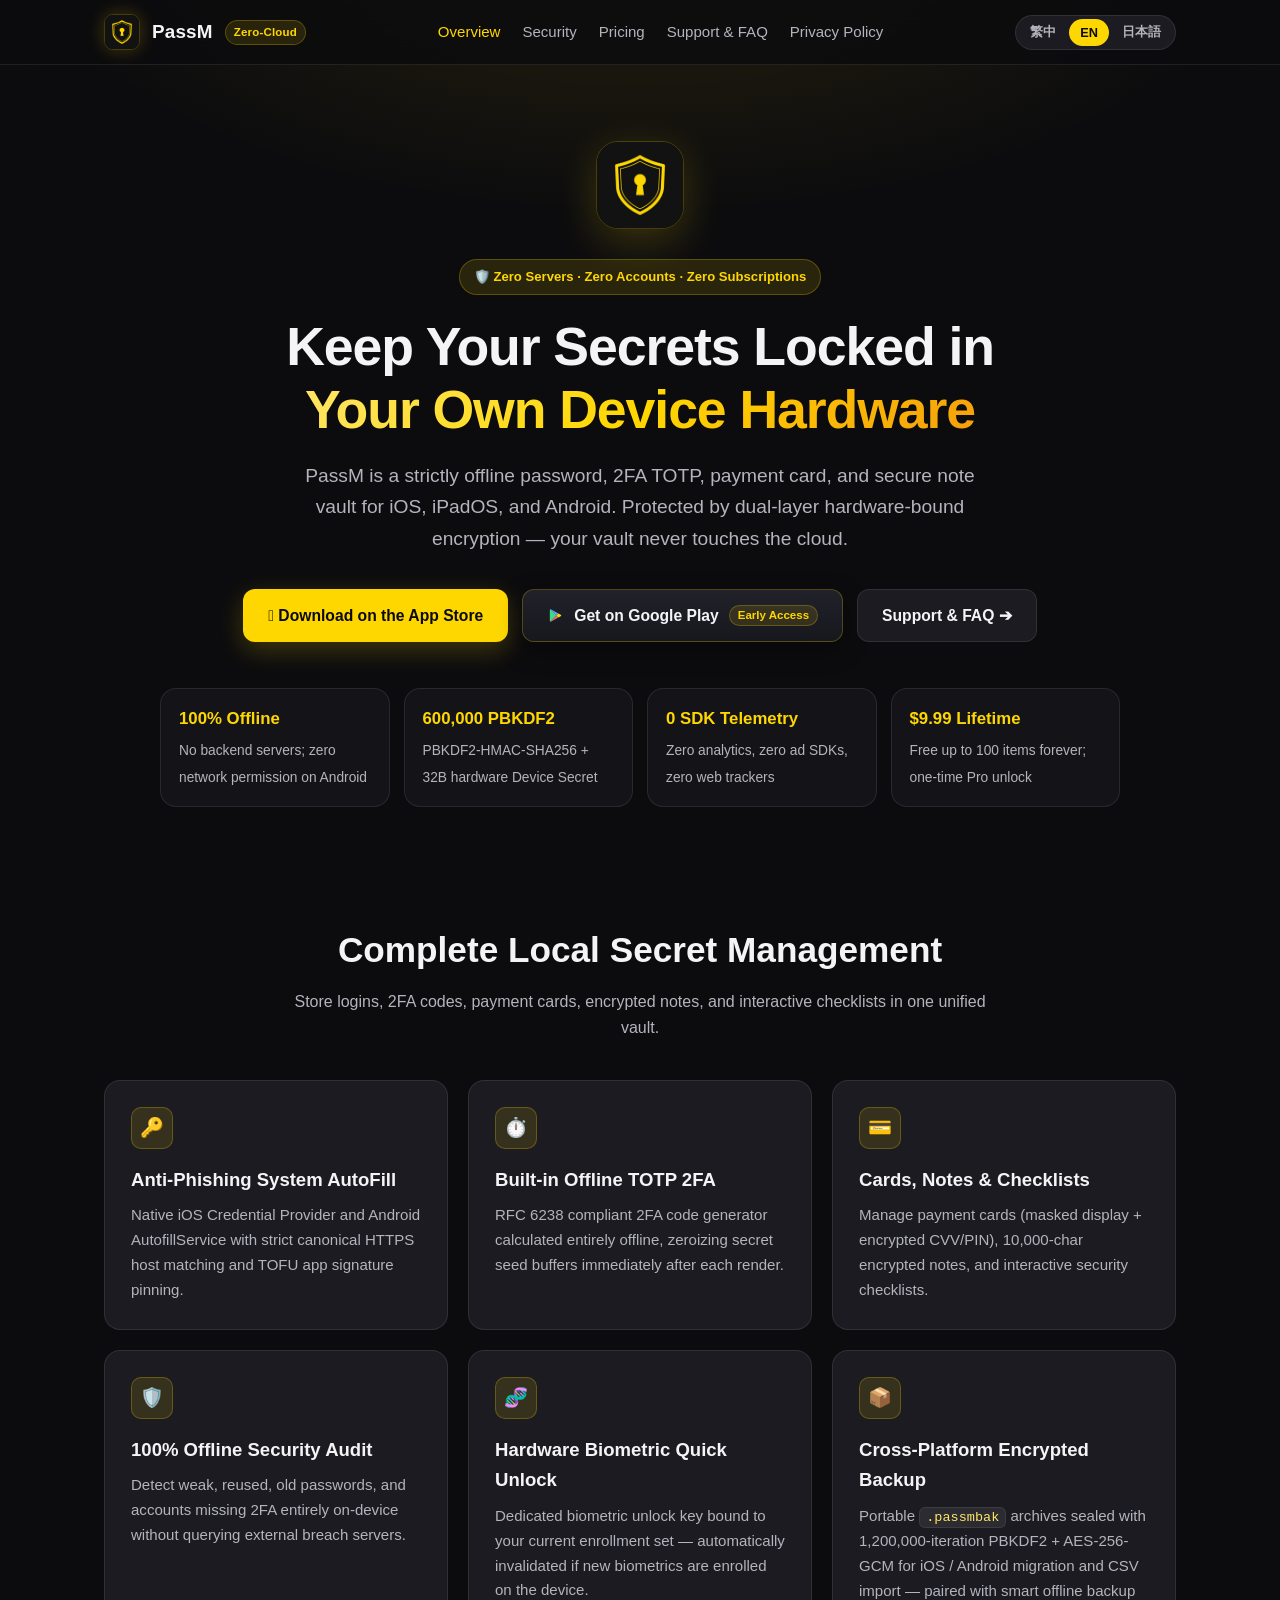
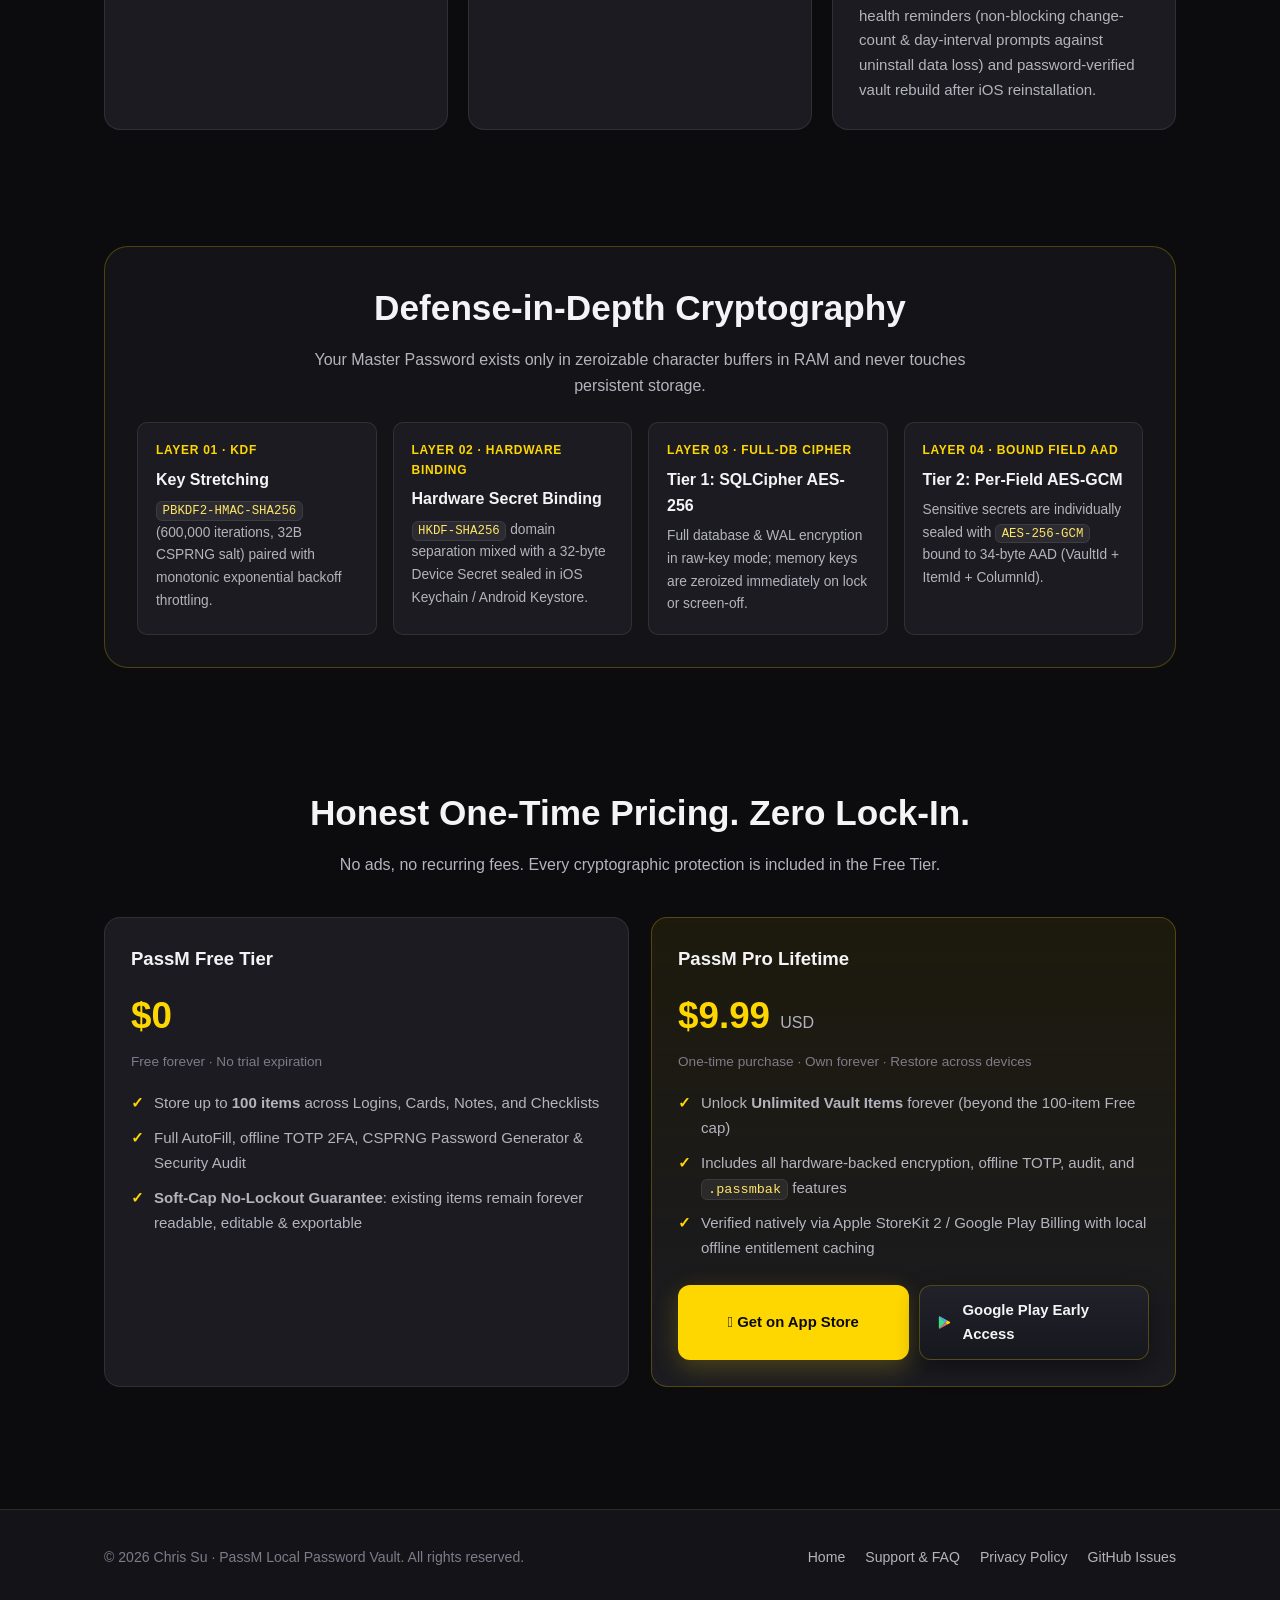
==== commit 7715f43d: "feat: add Google Play Early Access 2-step modal & dual-store CTAs (zh/en/ja)" ====
--- a/index.html
+++ b/index.html
@@ -83,14 +83,30 @@
 
         <div class="cta-row">
           <a class="btn btn-gold" href="https://apps.apple.com/app/id6835392141" target="_blank" rel="noopener noreferrer">
-            <span data-lang="zh"> 於 App Store 下載 (iOS / iPadOS)</span>
+            <span data-lang="zh"> App Store 下載 (iOS / iPadOS)</span>
             <span data-lang="en"> Download on the App Store</span>
             <span data-lang="ja"> App Store で入手 (iOS / iPadOS)</span>
           </a>
+          <a class="btn btn-play" href="./support.html#android-beta" data-open-android-modal>
+            <svg class="btn-icon" viewBox="0 0 24 24" aria-hidden="true" fill="none">
+              <path d="M4.5 3.4c-.3.32-.5.8-.5 1.4v14.4c0 .6.2 1.08.5 1.4l.08.07L13.1 12.1v-.2L4.58 3.33l-.08.07z" fill="#3ddc84"/>
+              <path d="M15.94 14.95l-2.84-2.85v-.2l2.84-2.85.07.04 3.36 1.91c.96.54.96 1.43 0 1.98l-3.36 1.91-.07.06z" fill="#ffd700"/>
+              <path d="M16.01 14.89L13.1 12 4.5 20.6c.32.34.84.38 1.44.04l10.07-5.75z" fill="#e06c7e"/>
+              <path d="M16.01 9.11L5.94 3.36C5.34 3.02 4.82 3.06 4.5 3.4L13.1 12l2.91-2.89z" fill="#60a5fa"/>
+            </svg>
+            <span data-lang="zh">Google Play 取得 (Android)</span>
+            <span data-lang="en">Get on Google Play</span>
+            <span data-lang="ja">Google Play で入手</span>
+            <span class="btn-badge">
+              <span data-lang="zh">搶先體驗</span>
+              <span data-lang="en">Early Access</span>
+              <span data-lang="ja">先行体験</span>
+            </span>
+          </a>
           <a class="btn btn-outline" href="./support.html">
-            <span data-lang="zh">客戶支援與常見問題 ➔</span>
-            <span data-lang="en">Support Center &amp; FAQ ➔</span>
-            <span data-lang="ja">サポートセンター・FAQ ➔</span>
+            <span data-lang="zh">客戶支援與 FAQ ➔</span>
+            <span data-lang="en">Support &amp; FAQ ➔</span>
+            <span data-lang="ja">サポート・FAQ ➔</span>
           </a>
         </div>
 
@@ -323,11 +339,22 @@
                 <span data-lang="ja">App Store / Google Play 公式決済で安全に処理（開発者は決済情報を一切取得しません）</span>
               </li>
             </ul>
-            <div style="margin-top: 24px;">
-              <a class="btn btn-gold" style="width: 100%;" href="https://apps.apple.com/app/id6835392141" target="_blank" rel="noopener noreferrer">
-                <span data-lang="zh">立即於 App Store 取得 PassM</span>
-                <span data-lang="en">Get PassM on the App Store</span>
-                <span data-lang="ja">App Store で PassM をダウンロード</span>
+            <div class="pricing-cta-grid">
+              <a class="btn btn-gold" href="https://apps.apple.com/app/id6835392141" target="_blank" rel="noopener noreferrer">
+                <span data-lang="zh"> App Store 取得</span>
+                <span data-lang="en"> Get on App Store</span>
+                <span data-lang="ja"> App Store で入手</span>
+              </a>
+              <a class="btn btn-play" href="./support.html#android-beta" data-open-android-modal>
+                <svg class="btn-icon" viewBox="0 0 24 24" aria-hidden="true" fill="none">
+                  <path d="M4.5 3.4c-.3.32-.5.8-.5 1.4v14.4c0 .6.2 1.08.5 1.4l.08.07L13.1 12.1v-.2L4.58 3.33l-.08.07z" fill="#3ddc84"/>
+                  <path d="M15.94 14.95l-2.84-2.85v-.2l2.84-2.85.07.04 3.36 1.91c.96.54.96 1.43 0 1.98l-3.36 1.91-.07.06z" fill="#ffd700"/>
+                  <path d="M16.01 14.89L13.1 12 4.5 20.6c.32.34.84.38 1.44.04l10.07-5.75z" fill="#e06c7e"/>
+                  <path d="M16.01 9.11L5.94 3.36C5.34 3.02 4.82 3.06 4.5 3.4L13.1 12l2.91-2.89z" fill="#60a5fa"/>
+                </svg>
+                <span data-lang="zh">Google Play 搶先體驗</span>
+                <span data-lang="en">Google Play Early Access</span>
+                <span data-lang="ja">Google Play 先行体験</span>
               </a>
             </div>
           </div>
@@ -335,6 +362,72 @@
       </div>
     </section>
   </main>
+
+  <!-- Android 2-Step Early Access Modal -->
+  <div id="android-modal" class="modal-backdrop" role="dialog" aria-modal="true" aria-labelledby="android-modal-heading" aria-hidden="true">
+    <div class="modal-card">
+      <div class="modal-top">
+        <div>
+          <span class="brand-badge">Android 1.1.0 · Google Play Early Access</span>
+          <h3 id="android-modal-heading" class="modal-title">
+            <span data-lang="zh">2 步驟立即取得 PassM Android 版</span>
+            <span data-lang="en">Get PassM for Android in 2 Instant Steps</span>
+            <span data-lang="ja">2ステップで PassM Android 版を即時入手</span>
+          </h3>
+        </div>
+        <button type="button" class="modal-close" data-close-android-modal aria-label="Close">×</button>
+      </div>
+
+      <p class="modal-lead" data-lang="zh">
+        PassM Android 版已通過 Google Play 官方審查。因封閉測試白名單機制，請使用<strong>同一個 Google 帳號</strong>依序點擊以下兩步，全自動秒開通下載權限（免人工審核）：
+      </p>
+      <p class="modal-lead" data-lang="en">
+        PassM for Android has passed official Google Play review. Due to Google Play's closed-testing whitelist gate, complete these two instant steps with the <strong>same Google account</strong> — zero manual approval wait:
+      </p>
+      <p class="modal-lead" data-lang="ja">
+        PassM Android 版は Google Play 公式審査を通過済みです。クローズドテストの承認仕様により、<strong>同じ Google アカウント</strong>で以下の 2 ステップを順にタップすると即時ダウンロードが有効化されます（承認待ち不要）：
+      </p>
+
+      <div class="modal-steps">
+        <div class="modal-step">
+          <div class="modal-step-tag">Step 01 · Google Group Whitelist</div>
+          <h4 data-lang="zh">加入官方測試群組（自動開通白名單）</h4>
+          <h4 data-lang="en">Join the Official Tester Google Group</h4>
+          <h4 data-lang="ja">公式テスター Google グループに参加</h4>
+          <p data-lang="zh">點擊頁面上的<strong>「加入群組 (Join group)」</strong>即可即時解鎖 Google Play 測試權限。成員名單已設為嚴格隱藏，其他測試員看不到您的信箱，亦可選擇不接收郵件。</p>
+          <p data-lang="en">Click <strong>"Join group"</strong> on Google Groups to instantly whitelist your account. Member emails are strictly hidden from other testers, and email delivery can be disabled.</p>
+          <p data-lang="ja">ページ内の<strong>「グループに参加」</strong>をタップすると即時承認されます。メンバー一覧は非公開設定のため他者にメールアドレスは表示されず、メール配信なしも選択可能です。</p>
+          <a class="btn btn-outline" href="https://groups.google.com/g/passm-testers" target="_blank" rel="noopener noreferrer">
+            <span data-lang="zh">1. 前往加入 Google 測試群組 ↗</span>
+            <span data-lang="en">1. Open &amp; Join Google Group ↗</span>
+            <span data-lang="ja">1. Google グループに参加する ↗</span>
+          </a>
+        </div>
+
+        <div class="modal-step">
+          <div class="modal-step-tag">Step 02 · Google Play Store</div>
+          <h4 data-lang="zh">確認測試員身分並從 Google Play 安裝</h4>
+          <h4 data-lang="en">Accept Opt-In &amp; Install on Google Play</h4>
+          <h4 data-lang="ja">テスト参加を確認して Google Play から入手</h4>
+          <p data-lang="zh">完成第 1 步後，開啟下方連結點擊<strong>「成為測試人員 (Become a tester)」</strong>，即可直接於 Google Play 下載正式簽章版 PassM（免費享 100 筆全功能）。</p>
+          <p data-lang="en">After joining the group, open the link below, tap <strong>"Become a tester"</strong>, and install PassM directly from Google Play (free up to 100 items forever).</p>
+          <p data-lang="ja">ステップ 1 完了後、下のリンクから<strong>「テスターになる」</strong>をタップすると、Google Play から PassM を直接インストールできます（100件まで永久無料）。</p>
+          <a class="btn btn-gold" href="https://play.google.com/apps/testing/com.chris.passm" target="_blank" rel="noopener noreferrer">
+            <span data-lang="zh">2. 開啟測試連結並前往 Google Play 下載 ↗</span>
+            <span data-lang="en">2. Opt-In &amp; Download on Google Play ↗</span>
+            <span data-lang="ja">2. テストに参加して Google Play で入手 ↗</span>
+          </a>
+          <div class="modal-sublink">
+            <a href="https://play.google.com/store/apps/details?id=com.chris.passm" target="_blank" rel="noopener noreferrer">
+              <span data-lang="zh">已完成上述兩步？直接開啟 Google Play 商店頁面 ↗</span>
+              <span data-lang="en">Already opted in? Open directly in Google Play Store ↗</span>
+              <span data-lang="ja">参加済みの方はこちら：Google Play ストアを直接開く ↗</span>
+            </a>
+          </div>
+        </div>
+      </div>
+    </div>
+  </div>
 
   <footer class="footer">
     <div class="container footer-inner">
--- a/assets/styles.css
+++ b/assets/styles.css
@@ -270,6 +270,43 @@
   border-color: var(--gold-border);
   background: var(--surface-hover);
 }
+.btn-play {
+  background: linear-gradient(180deg, #21212a 0%, #17171e 100%);
+  color: var(--text);
+  border-color: var(--gold-border);
+  box-shadow: 0 8px 24px rgba(0, 0, 0, 0.36);
+}
+.btn-play:hover {
+  border-color: var(--gold);
+  background: linear-gradient(180deg, #282833 0%, #1d1d26 100%);
+  box-shadow: 0 8px 26px rgba(255, 215, 0, 0.16);
+}
+.btn-icon {
+  width: 17px;
+  height: 17px;
+  flex-shrink: 0;
+}
+.btn-badge {
+  font-size: 0.72rem;
+  font-weight: 700;
+  color: var(--gold);
+  background: var(--gold-dim);
+  border: 1px solid var(--gold-border);
+  padding: 2px 8px;
+  border-radius: 999px;
+  line-height: 1.3;
+}
+.pricing-cta-grid {
+  display: grid;
+  grid-template-columns: repeat(auto-fit, minmax(205px, 1fr));
+  gap: 10px;
+  margin-top: 24px;
+}
+.pricing-cta-grid .btn {
+  width: 100%;
+  padding: 12px 16px;
+  font-size: 0.93rem;
+}
 
 /* Trust Strip */
 .trust-strip {
@@ -605,6 +642,133 @@
   transform: translateX(-50%) translateY(0);
 }
 
+/* Android Early Access Modal */
+body.modal-open {
+  overflow: hidden;
+}
+.modal-backdrop {
+  position: fixed;
+  inset: 0;
+  z-index: 300;
+  background: rgba(6, 6, 8, 0.8);
+  backdrop-filter: blur(10px);
+  -webkit-backdrop-filter: blur(10px);
+  display: flex;
+  align-items: center;
+  justify-content: center;
+  padding: 20px;
+  opacity: 0;
+  visibility: hidden;
+  pointer-events: none;
+  transition: opacity 0.18s ease, visibility 0.18s ease;
+}
+.modal-backdrop.open {
+  opacity: 1;
+  visibility: visible;
+  pointer-events: auto;
+}
+.modal-card {
+  background: var(--bg-elevated);
+  border: 1px solid var(--gold-border);
+  border-radius: var(--radius-lg);
+  max-width: 580px;
+  width: 100%;
+  max-height: calc(100vh - 40px);
+  overflow-y: auto;
+  padding: 28px;
+  box-shadow: 0 24px 64px rgba(0, 0, 0, 0.7);
+  transform: translateY(8px);
+  transition: transform 0.18s ease;
+}
+.modal-backdrop.open .modal-card {
+  transform: translateY(0);
+}
+.modal-top {
+  display: flex;
+  align-items: flex-start;
+  justify-content: space-between;
+  gap: 14px;
+  margin-bottom: 12px;
+}
+.modal-close {
+  background: var(--surface);
+  color: var(--text-secondary);
+  border: 1px solid var(--border);
+  width: 34px;
+  height: 34px;
+  border-radius: 999px;
+  font-size: 1.2rem;
+  line-height: 1;
+  cursor: pointer;
+  display: inline-flex;
+  align-items: center;
+  justify-content: center;
+  flex-shrink: 0;
+  transition: border-color 0.15s ease, color 0.15s ease;
+}
+.modal-close:hover {
+  color: var(--gold);
+  border-color: var(--gold-border);
+}
+.modal-title {
+  font-size: 1.32rem;
+  font-weight: 800;
+  line-height: 1.3;
+  margin-top: 8px;
+}
+.modal-lead {
+  color: var(--text-secondary);
+  font-size: 0.92rem;
+  margin-bottom: 18px;
+}
+.modal-steps {
+  display: grid;
+  gap: 14px;
+}
+.modal-step {
+  background: var(--surface);
+  border: 1px solid var(--border);
+  border-radius: var(--radius-md);
+  padding: 18px;
+}
+.modal-step-tag {
+  font-size: 0.73rem;
+  font-weight: 700;
+  letter-spacing: 0.06em;
+  text-transform: uppercase;
+  color: var(--gold);
+  margin-bottom: 4px;
+}
+.modal-step h4 {
+  font-size: 1.02rem;
+  margin-bottom: 6px;
+  color: var(--text);
+}
+.modal-step p {
+  font-size: 0.88rem;
+  color: var(--text-secondary);
+  margin-bottom: 14px;
+}
+.modal-step .btn {
+  width: 100%;
+  padding: 11px 18px;
+  font-size: 0.92rem;
+}
+.modal-sublink {
+  margin-top: 10px;
+  text-align: center;
+  font-size: 0.82rem;
+  color: var(--text-muted);
+}
+.modal-sublink a {
+  color: var(--text-secondary);
+  text-decoration: underline;
+  text-underline-offset: 3px;
+}
+.modal-sublink a:hover {
+  color: var(--gold);
+}
+
 /* Footer */
 .footer {
   margin-top: 64px;
@@ -643,4 +807,11 @@
   .container {
     padding: 0 16px;
   }
-}
+  .cta-row .btn {
+    width: 100%;
+    max-width: 380px;
+  }
+  .modal-card {
+    padding: 22px 18px;
+  }
+}
